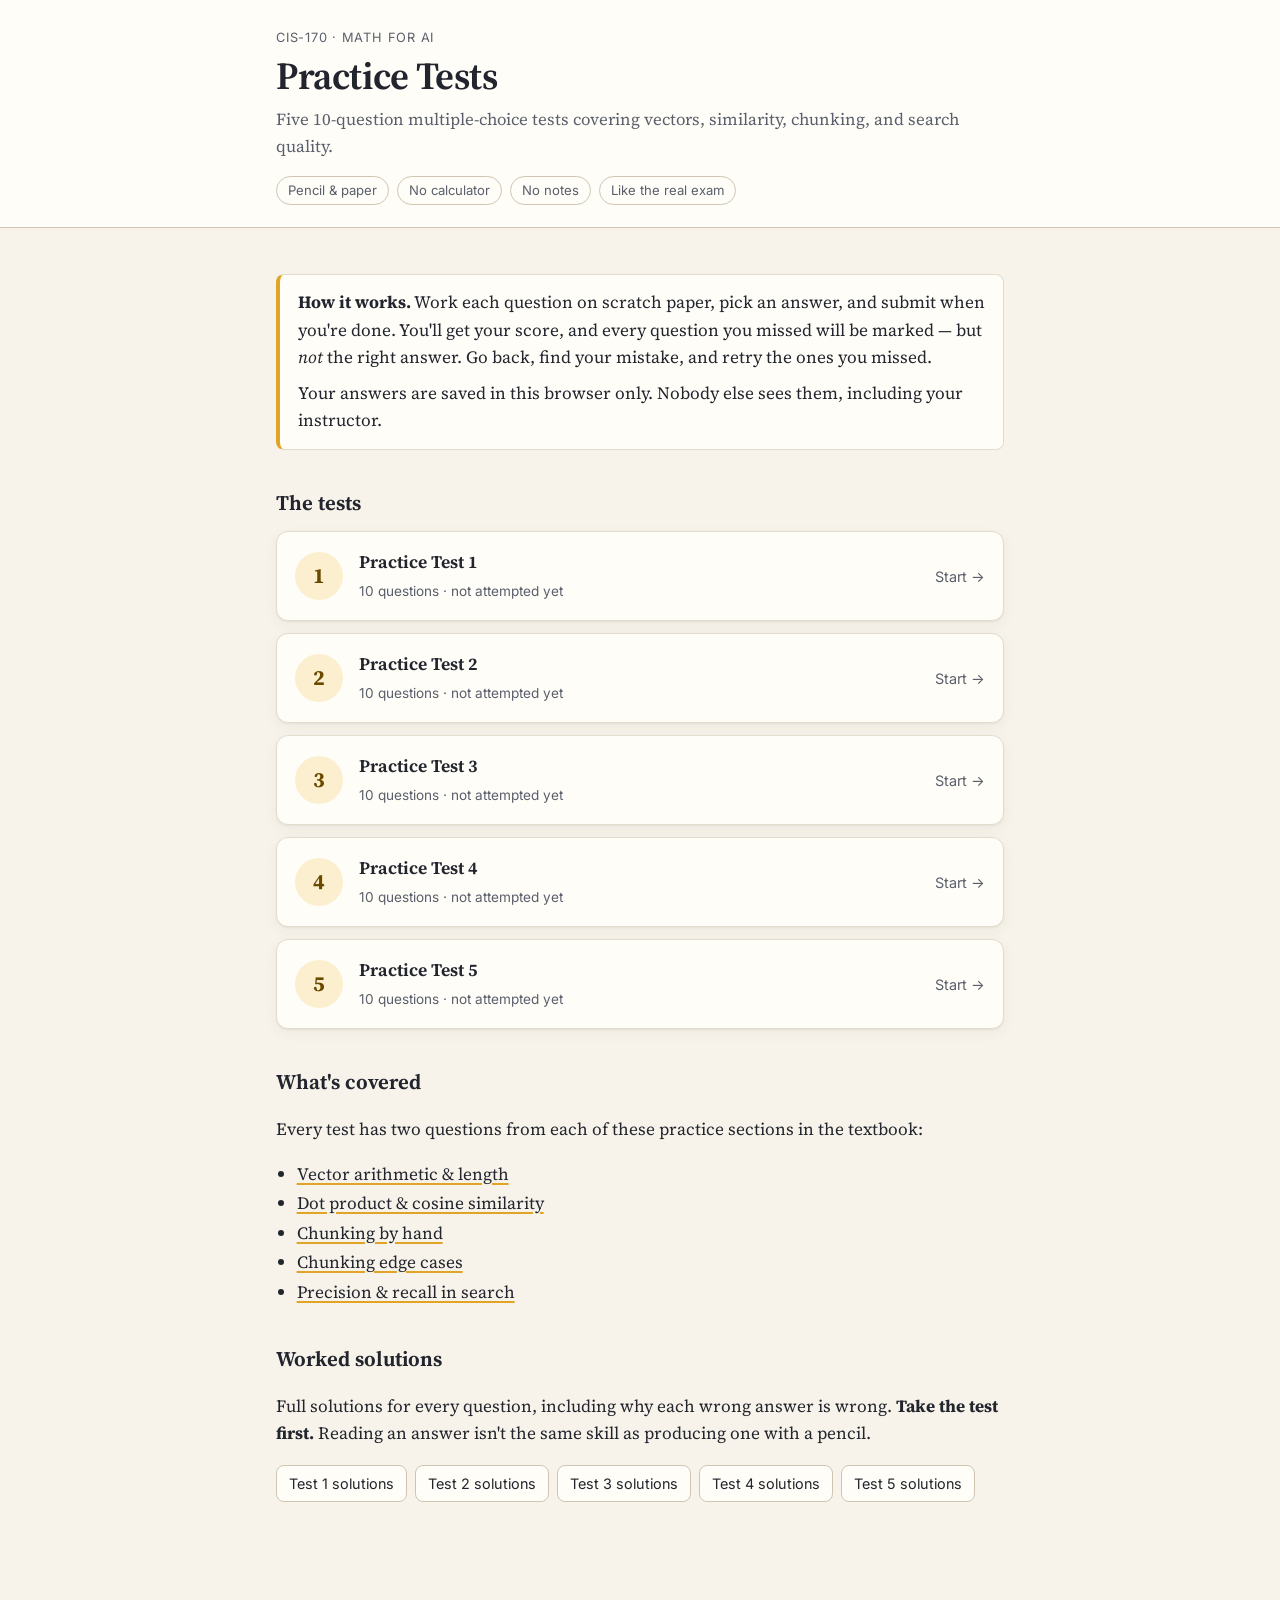
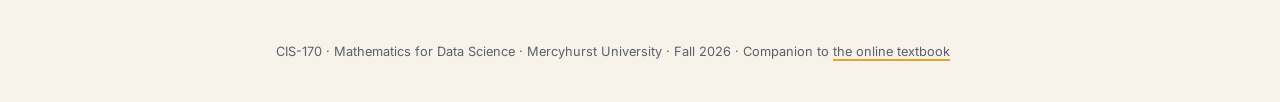
==== index.html @ a3d85ff1 "Five practice tests (50 questions) with grading, retry, and worked solutions Co-Authored-By: Claude " ====
<!doctype html>
<html lang="en">
<head>
  <title>Math for AI Practice Tests</title>
  <meta charset="utf-8">
  <meta name="viewport" content="width=device-width, initial-scale=1">
  <link rel="preconnect" href="https://fonts.googleapis.com">
  <link rel="preconnect" href="https://fonts.gstatic.com" crossorigin>
  <link rel="stylesheet" href="https://fonts.googleapis.com/css2?family=Source+Serif+4:opsz,wght@8..60,400;8..60,600;8..60,700&family=Inter:wght@400;600&family=JetBrains+Mono&display=swap">
  <link rel="stylesheet" href="style.css">
  <link rel="icon" href="data:image/svg+xml,%3Csvg xmlns=%22http://www.w3.org/2000/svg%22 viewBox=%220 0 32 32%22%3E%3Crect width=%2232%22 height=%2232%22 rx=%227%22 fill=%22%23e0a526%22/%3E%3Cpath d=%22M9 17l5 5 9-11%22 stroke=%22%2322252d%22 stroke-width=%223.5%22 fill=%22none%22 stroke-linecap=%22round%22 stroke-linejoin=%22round%22/%3E%3C/svg%3E">
</head>
<body data-page="home">
  <header class="masthead"><div class="wrap">
    <p class="crumb">CIS-170 · Math for AI</p>
    <h1>Practice Tests</h1>
    <p class="dek">Five 10-question multiple-choice tests covering vectors, similarity, chunking, and search quality.</p>
    <ul class="rules"><li>Pencil &amp; paper</li><li>No calculator</li><li>No notes</li><li>Like the real exam</li></ul>
  </div></header>

  <main><div class="wrap">
    <div class="note">
      <p><strong>How it works.</strong> Work each question on scratch paper, pick an answer, and submit when you're done.
      You'll get your score, and every question you missed will be marked — but <em>not</em> the right answer.
      Go back, find your mistake, and retry the ones you missed.</p>
      <p>Your answers are saved in this browser only. Nobody else sees them, including your instructor.</p>
    </div>

    <h2>The tests</h2>
    <ol class="test-list" id="tests"></ol>

    <h2>What's covered</h2>
    <p>Every test has two questions from each of these practice sections in the textbook:</p>
    <ul class="topics">
      <li><a href="https://bendazz.github.io/math-for-ai/#vector-practice">Vector arithmetic &amp; length</a></li>
      <li><a href="https://bendazz.github.io/math-for-ai/#dot-cosine-practice">Dot product &amp; cosine similarity</a></li>
      <li><a href="https://bendazz.github.io/math-for-ai/#chunking-practice">Chunking by hand</a></li>
      <li><a href="https://bendazz.github.io/math-for-ai/#chunking-edge-practice">Chunking edge cases</a></li>
      <li><a href="https://bendazz.github.io/math-for-ai/#retrieval-practice">Precision &amp; recall in search</a></li>
    </ul>

    <h2>Worked solutions</h2>
    <p>Full solutions for every question, including why each wrong answer is wrong.
    <strong>Take the test first.</strong> Reading an answer isn't the same skill as producing one with a pencil.</p>
    <div class="sol-links" id="sol-links"></div>
  </div></main>
  <footer><div class="wrap">CIS-170 · Mathematics for Data Science · Mercyhurst University · Fall 2026 ·
    Companion to <a href="https://bendazz.github.io/math-for-ai/">the online textbook</a></div></footer>
  <script src="questions.js"></script>
  <script src="app.js"></script>
</body>
</html>
---- style.css ----
/* Exam-booklet look: warm paper, ink, a pencil-yellow accent. */

:root {
  --paper: #f7f3ea;
  --sheet: #fffdf8;
  --ink: #22252d;
  --ink-soft: #5b5f6b;
  --rule: #e2dccd;
  --rule-strong: #cfc6b2;
  --accent: #e0a526;
  --accent-ink: #6b4a00;
  --accent-wash: #fbefcf;
  --ok: #2f7a4f;
  --ok-wash: #e4f2e8;
  --bad: #b3372f;
  --bad-wash: #f8e3e0;
  --focus: #2f5fb3;
  --shadow: 0 1px 2px rgba(60, 50, 30, .06), 0 4px 14px rgba(60, 50, 30, .05);
  --serif: "Source Serif 4", Georgia, "Times New Roman", serif;
  --sans: "Inter", system-ui, -apple-system, "Segoe UI", sans-serif;
  --mono: "JetBrains Mono", ui-monospace, Menlo, Consolas, monospace;
  color-scheme: light;
}

@media (prefers-color-scheme: dark) {
  :root:not([data-theme="light"]) {
    --paper: #16181d;
    --sheet: #1f2228;
    --ink: #ece8df;
    --ink-soft: #a5a9b4;
    --rule: #33373f;
    --rule-strong: #454a54;
    --accent: #e8b545;
    --accent-ink: #f3d58f;
    --accent-wash: #3a3220;
    --ok: #6cc592;
    --ok-wash: #1d3327;
    --bad: #ee8479;
    --bad-wash: #3d2220;
    --focus: #8fb2ff;
    --shadow: none;
    color-scheme: dark;
  }
}
:root[data-theme="dark"] {
  --paper: #16181d;
  --sheet: #1f2228;
  --ink: #ece8df;
  --ink-soft: #a5a9b4;
  --rule: #33373f;
  --rule-strong: #454a54;
  --accent: #e8b545;
  --accent-ink: #f3d58f;
  --accent-wash: #3a3220;
  --ok: #6cc592;
  --ok-wash: #1d3327;
  --bad: #ee8479;
  --bad-wash: #3d2220;
  --focus: #8fb2ff;
  --shadow: none;
  color-scheme: dark;
}

* { box-sizing: border-box; }

html { -webkit-text-size-adjust: 100%; }

body {
  margin: 0;
  background: var(--paper);
  color: var(--ink);
  font-family: var(--serif);
  font-size: 1.075rem;
  line-height: 1.6;
}

a { color: inherit; text-decoration-color: var(--accent); text-decoration-thickness: 2px; text-underline-offset: 3px; }
a:hover { color: var(--accent-ink); }

code {
  font-family: var(--mono);
  font-size: .85em;
  background: var(--accent-wash);
  padding: 1px 5px;
  border-radius: 4px;
}

:focus-visible { outline: 3px solid var(--focus); outline-offset: 2px; }

.wrap { max-width: 760px; margin: 0 auto; padding: 0 16px; }

/* ---------- masthead ---------- */
.masthead {
  border-bottom: 1px solid var(--rule-strong);
  background: var(--sheet);
}
.masthead .wrap { padding-top: 28px; padding-bottom: 22px; }
.crumb {
  font-family: var(--sans);
  font-size: .8rem;
  letter-spacing: .06em;
  text-transform: uppercase;
  color: var(--ink-soft);
  margin: 0 0 6px;
}
.crumb a { text-decoration: none; }
.crumb a:hover { text-decoration: underline; }
h1 {
  font-size: clamp(1.8rem, 5vw, 2.4rem);
  line-height: 1.15;
  margin: 0 0 8px;
  font-weight: 650;
  letter-spacing: -.01em;
}
.dek { margin: 0; color: var(--ink-soft); font-size: 1.05rem; }

.rules {
  display: flex;
  flex-wrap: wrap;
  gap: 8px;
  margin: 16px 0 0;
  padding: 0;
  list-style: none;
  font-family: var(--sans);
  font-size: .82rem;
}
.rules li {
  border: 1px solid var(--rule-strong);
  border-radius: 999px;
  padding: 3px 11px;
  color: var(--ink-soft);
}

main { padding: 28px 0 140px; }

h2 {
  font-size: 1.3rem;
  margin: 36px 0 12px;
  font-weight: 650;
}

/* ---------- home ---------- */
.test-list { list-style: none; margin: 0; padding: 0; display: grid; gap: 12px; }
.test-card {
  display: flex;
  align-items: center;
  gap: 16px;
  background: var(--sheet);
  border: 1px solid var(--rule);
  border-radius: 12px;
  padding: 16px 18px;
  text-decoration: none;
  box-shadow: var(--shadow);
  transition: border-color .15s, transform .15s;
}
.test-card:hover { border-color: var(--accent); color: inherit; transform: translateY(-1px); }
.test-num {
  flex: none;
  width: 48px; height: 48px;
  display: grid; place-items: center;
  border-radius: 50%;
  background: var(--accent-wash);
  color: var(--accent-ink);
  font-weight: 700;
  font-size: 1.35rem;
}
.test-card .t-title { font-weight: 650; font-size: 1.1rem; }
.test-card .t-meta { font-family: var(--sans); font-size: .85rem; color: var(--ink-soft); }
.test-card .go { margin-left: auto; font-family: var(--sans); font-size: .9rem; color: var(--ink-soft); white-space: nowrap; }

.topics { margin: 0; padding-left: 1.2em; }
.topics li { margin: 2px 0; }

.note {
  background: var(--sheet);
  border: 1px solid var(--rule);
  border-left: 4px solid var(--accent);
  border-radius: 8px;
  padding: 14px 18px;
  margin: 18px 0;
}
.note p { margin: 0 0 8px; }
.note p:last-child { margin-bottom: 0; }

.sol-links { display: flex; flex-wrap: wrap; gap: 8px; }
.sol-links a {
  font-family: var(--sans);
  font-size: .9rem;
  text-decoration: none;
  border: 1px solid var(--rule-strong);
  border-radius: 8px;
  padding: 6px 12px;
  background: var(--sheet);
}
.sol-links a:hover, .sol-links a[aria-current="page"] { border-color: var(--accent); background: var(--accent-wash); color: var(--accent-ink); }

/* ---------- questions ---------- */
.question {
  background: var(--sheet);
  border: 1px solid var(--rule);
  border-radius: 12px;
  padding: 20px 22px 18px;
  margin: 0 0 18px;
  box-shadow: var(--shadow);
  scroll-margin-top: 20px;
  position: relative;
}
.q-head {
  display: flex;
  align-items: baseline;
  gap: 10px;
  flex-wrap: wrap;
  margin-bottom: 6px;
}
.q-num { font-weight: 700; font-size: 1.15rem; }
.q-topic {
  font-family: var(--sans);
  font-size: .72rem;
  letter-spacing: .05em;
  text-transform: uppercase;
  color: var(--ink-soft);
  border: 1px solid var(--rule);
  border-radius: 999px;
  padding: 1px 9px;
}
.q-verdict {
  margin-left: auto;
  font-family: var(--sans);
  font-size: .82rem;
  font-weight: 650;
  border-radius: 999px;
  padding: 2px 11px;
}
.q-body p { margin: 6px 0; }
.q-body ul { margin: 6px 0; padding-left: 1.3em; }

.question.is-right { border-color: var(--ok); }
.question.is-right .q-verdict { background: var(--ok-wash); color: var(--ok); }
.question.is-wrong { border-color: var(--bad); border-width: 2px; padding: 19px 21px 17px; background: linear-gradient(var(--bad-wash), var(--bad-wash)) top / 100% 6px no-repeat, var(--sheet); }
.question.is-wrong .q-verdict { background: var(--bad-wash); color: var(--bad); }

/* choices */
.choices { list-style: none; margin: 14px 0 0; padding: 0; display: grid; gap: 8px; }
.choice label {
  display: flex;
  align-items: flex-start;
  gap: 12px;
  border: 1px solid var(--rule-strong);
  border-radius: 9px;
  padding: 9px 12px;
  cursor: pointer;
  transition: border-color .12s, background .12s;
}
.choice label:hover { border-color: var(--accent); }
.choice input { position: absolute; opacity: 0; width: 1px; height: 1px; }
.choice .letter {
  flex: none;
  width: 28px; height: 28px;
  display: grid; place-items: center;
  border-radius: 50%;
  border: 1.5px solid var(--rule-strong);
  font-family: var(--sans);
  font-weight: 650;
  font-size: .85rem;
  margin-top: 1px;
}
.choice .ctext { padding-top: 2px; }
.choice input:checked + label { border-color: var(--accent); background: var(--accent-wash); }
.choice input:checked + label .letter { background: var(--accent); border-color: var(--accent); color: #2a1f00; }
.choice input:focus-visible + label { outline: 3px solid var(--focus); outline-offset: 2px; }

.locked .choice label { cursor: default; }
.locked .choice label:hover { border-color: var(--rule-strong); }
.locked .choice input:checked + label:hover { border-color: var(--accent); }
.is-wrong .choice input:checked + label { border-color: var(--bad); background: var(--bad-wash); }
.is-wrong .choice input:checked + label .letter { background: var(--bad); border-color: var(--bad); color: #fff; }
.is-right .choice input:checked + label { border-color: var(--ok); background: var(--ok-wash); }
.is-right .choice input:checked + label .letter { background: var(--ok); border-color: var(--ok); color: #fff; }

/* fractions */
.fr { display: inline-flex; flex-direction: column; vertical-align: middle; text-align: center; font-size: .82em; line-height: 1.15; margin: 0 2px; }
.fr > span:first-child { border-bottom: 1px solid currentColor; padding: 0 2px; }
.fr > span:last-child { padding: 0 2px; }

/* chunking documents */
.doc {
  margin: 12px 0 4px;
  border: 1px solid var(--rule-strong);
  border-radius: 9px;
  overflow: hidden;
  font-family: var(--mono);
  font-size: .8rem;
  line-height: 1.55;
}
.doc-settings {
  font-family: var(--sans);
  font-size: .82rem;
  padding: 7px 12px;
  background: var(--accent-wash);
  border-bottom: 1px solid var(--rule-strong);
  display: flex;
  flex-wrap: wrap;
  gap: 4px 16px;
}
.doc-settings code { background: var(--sheet); }
.doc-head, .doc-row { display: flex; justify-content: space-between; gap: 16px; padding: 2px 12px; }
.doc-head { font-family: var(--sans); font-size: .7rem; color: var(--ink-soft); border-bottom: 1px dashed var(--rule-strong); padding-top: 5px; padding-bottom: 4px; }
.doc-row .n { color: var(--ink-soft); font-variant-numeric: tabular-nums; flex: none; }
.doc-row .t { white-space: pre-wrap; overflow-wrap: anywhere; }
.doc-row:last-child { padding-bottom: 6px; }

/* ---------- submit bar + score ---------- */
.bar {
  position: fixed;
  left: 0; right: 0; bottom: 0;
  background: var(--sheet);
  border-top: 1px solid var(--rule-strong);
  box-shadow: 0 -6px 20px rgba(0, 0, 0, .06);
  z-index: 5;
}
.bar .wrap { display: flex; align-items: center; gap: 14px; padding-top: 12px; padding-bottom: 12px; }
.progress { flex: 1; font-family: var(--sans); font-size: .88rem; color: var(--ink-soft); min-width: 0; }
.progress-track { height: 6px; border-radius: 3px; background: var(--rule); margin-top: 5px; overflow: hidden; }
.progress-fill { height: 100%; background: var(--accent); width: 0; transition: width .2s; }

.btn {
  font-family: var(--sans);
  font-size: .95rem;
  font-weight: 600;
  border-radius: 9px;
  padding: 10px 18px;
  border: 1px solid var(--rule-strong);
  background: var(--sheet);
  color: var(--ink);
  cursor: pointer;
  white-space: nowrap;
}
.btn:hover { border-color: var(--accent); }
.btn-primary { background: var(--ink); color: var(--sheet); border-color: var(--ink); }
.btn-primary:hover { background: var(--accent); border-color: var(--accent); color: #2a1f00; }

.score {
  background: var(--sheet);
  border: 1px solid var(--rule-strong);
  border-radius: 14px;
  padding: 22px 24px;
  margin: 0 0 26px;
  box-shadow: var(--shadow);
  scroll-margin-top: 16px;
}
.score-top { display: flex; align-items: center; gap: 22px; flex-wrap: wrap; }
.score-big { font-size: 3rem; font-weight: 700; line-height: 1; letter-spacing: -.02em; }
.score-big small { font-size: 1.4rem; color: var(--ink-soft); font-weight: 500; }
.score-msg { flex: 1; min-width: 200px; margin: 0; }
.missed { margin: 16px 0 0; font-family: var(--sans); font-size: .9rem; display: flex; flex-wrap: wrap; gap: 6px; align-items: center; }
.missed a {
  display: inline-grid; place-items: center;
  min-width: 32px; height: 32px;
  border-radius: 8px;
  background: var(--bad-wash);
  color: var(--bad);
  font-weight: 650;
  text-decoration: none;
}
.score-actions { display: flex; flex-wrap: wrap; gap: 10px; margin-top: 18px; }
.hint { font-family: var(--sans); font-size: .82rem; color: var(--ink-soft); margin: 12px 0 0; }

/* ---------- solutions ---------- */
.answer-line {
  margin: 14px 0 0;
  padding: 10px 14px;
  border-radius: 9px;
  background: var(--ok-wash);
  color: var(--ink);
  border: 1px solid var(--ok);
}
.answer-line strong:first-child { color: var(--ok); }
.worked { margin-top: 10px; }
.worked > h4, .whynot > h4 {
  font-family: var(--sans);
  font-size: .75rem;
  letter-spacing: .06em;
  text-transform: uppercase;
  color: var(--ink-soft);
  margin: 14px 0 4px;
}
.worked p { margin: 6px 0; }
.whynot ul { list-style: none; margin: 0; padding: 0; }
.whynot li { margin: 6px 0; padding-left: 34px; position: relative; }
.whynot li .letter-sm {
  position: absolute; left: 0; top: 2px;
  width: 24px; height: 24px;
  display: grid; place-items: center;
  border-radius: 50%;
  border: 1.5px solid var(--rule-strong);
  font-family: var(--sans);
  font-size: .75rem;
  font-weight: 650;
}
.sol .choice label { cursor: default; }
.sol .choice label:hover { border-color: var(--rule-strong); }
.sol .choice.correct label { border-color: var(--ok); background: var(--ok-wash); }
.sol .choice.correct .letter { background: var(--ok); border-color: var(--ok); color: #fff; }

footer { font-family: var(--sans); font-size: .8rem; color: var(--ink-soft); padding: 0 0 40px; }

@media (max-width: 560px) {
  body { font-size: 1rem; }
  .question { padding: 16px 14px 14px; }
  .question.is-wrong { padding: 15px 13px 13px; }
  .test-card .go { display: none; }
  .bar .wrap { gap: 10px; }
  .btn { padding: 10px 14px; }
  .score { padding: 18px 16px; }
}

@media print {
  .bar, .score-actions { display: none; }
  body { background: #fff; }
  .question { box-shadow: none; break-inside: avoid; }
}

/* norm bars ‖v‖: the serif's glyph looks like a single bar */
.nm { font-family: "Cambria Math", "STIX Two Math", "Times New Roman", serif; letter-spacing: -.02em; }
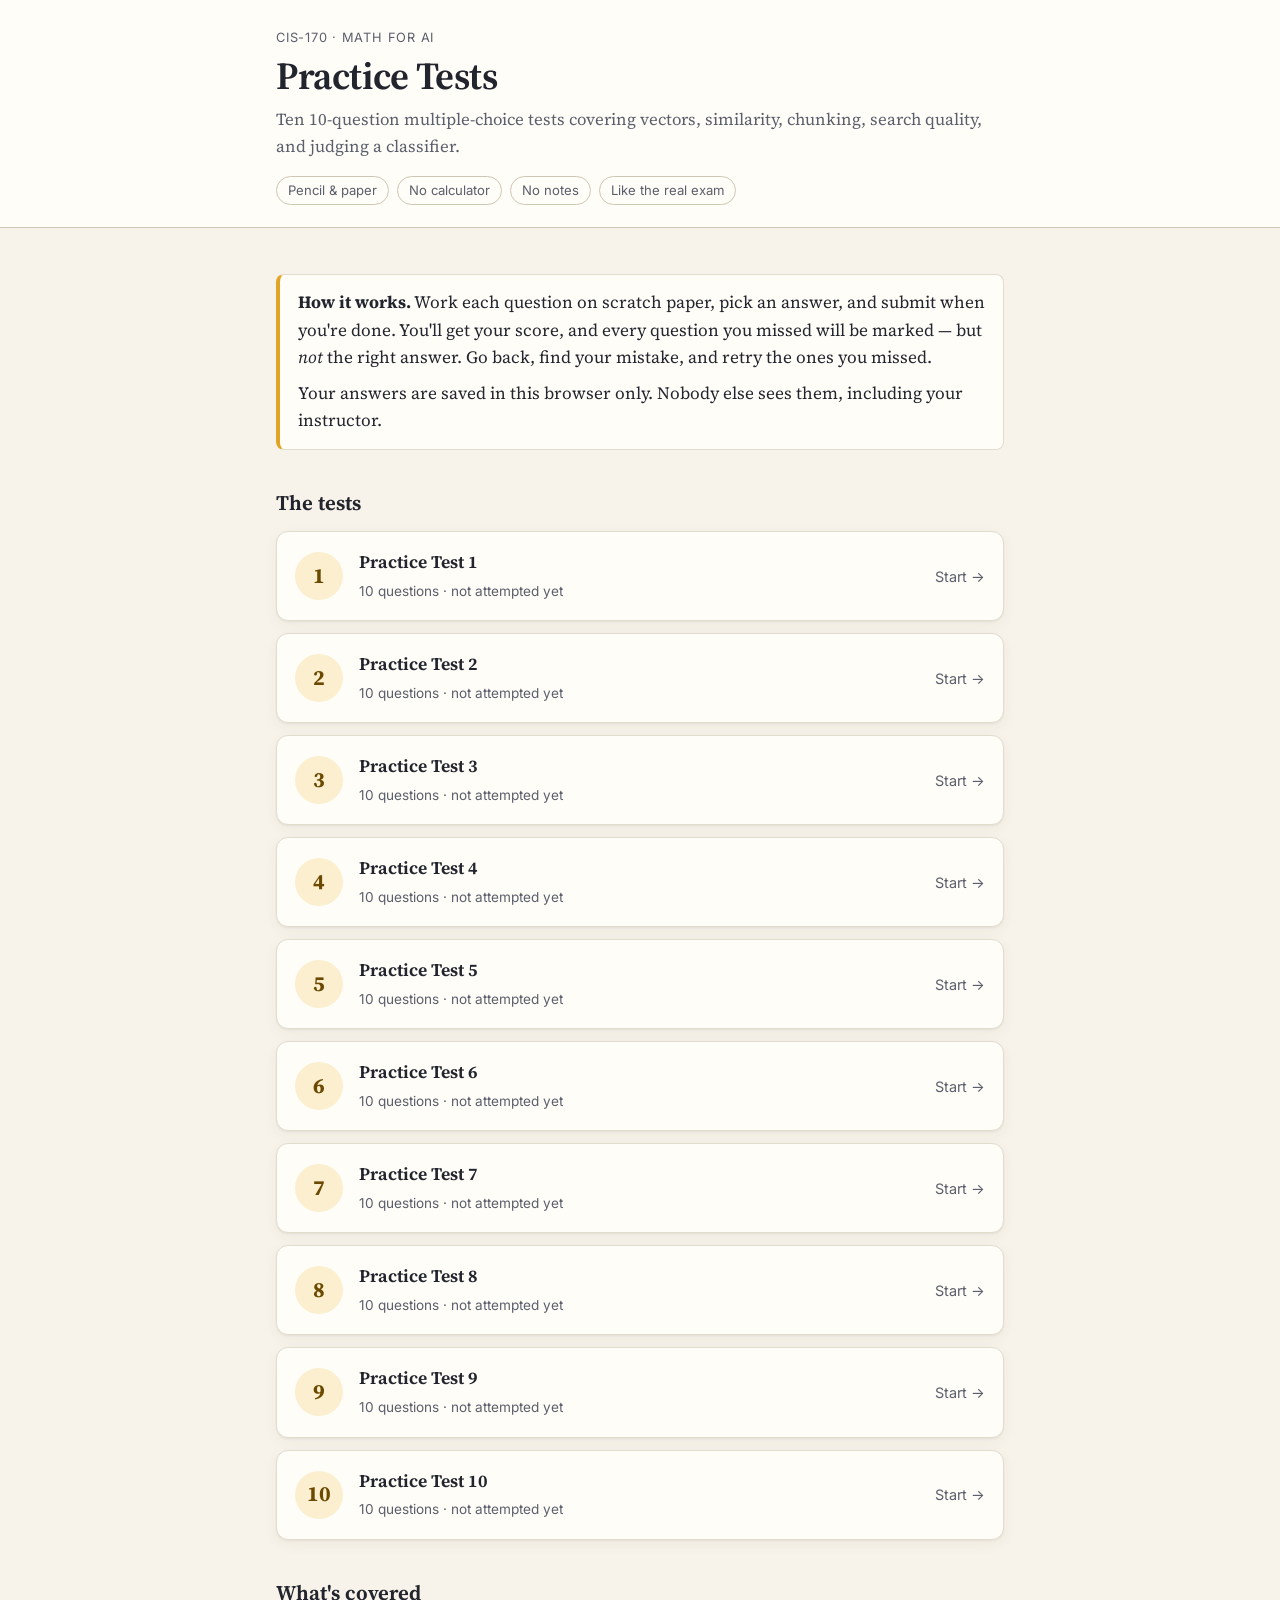
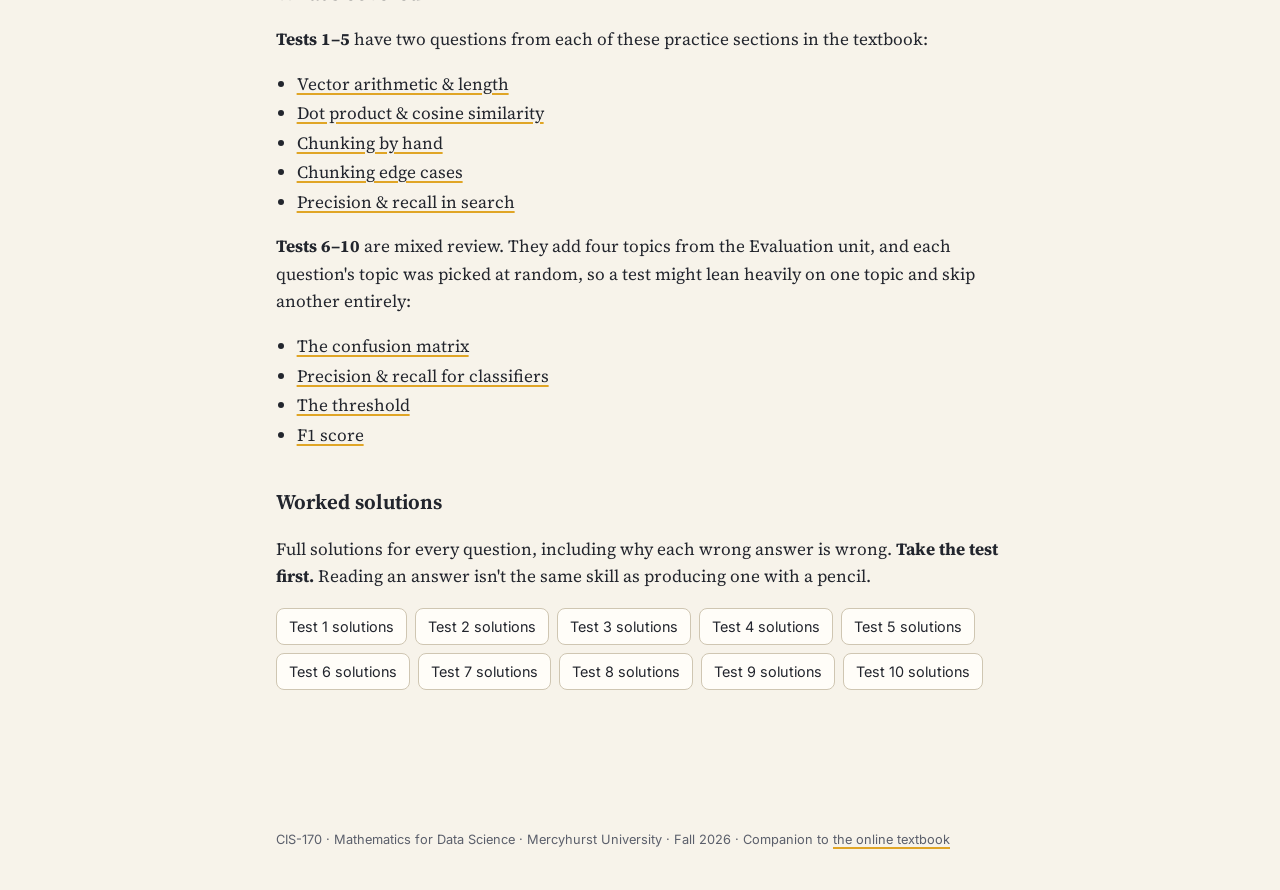
==== commit 9241f618: "Add practice tests 6–10: mixed review with randomly drawn topics Fifty new questions. Each question'" ====
--- a/index.html
+++ b/index.html
@@ -14,7 +14,7 @@
   <header class="masthead"><div class="wrap">
     <p class="crumb">CIS-170 · Math for AI</p>
     <h1>Practice Tests</h1>
-    <p class="dek">Five 10-question multiple-choice tests covering vectors, similarity, chunking, and search quality.</p>
+    <p class="dek">Ten 10-question multiple-choice tests covering vectors, similarity, chunking, search quality, and judging a classifier.</p>
     <ul class="rules"><li>Pencil &amp; paper</li><li>No calculator</li><li>No notes</li><li>Like the real exam</li></ul>
   </div></header>
 
@@ -30,13 +30,21 @@
     <ol class="test-list" id="tests"></ol>
 
     <h2>What's covered</h2>
-    <p>Every test has two questions from each of these practice sections in the textbook:</p>
+    <p><strong>Tests 1–5</strong> have two questions from each of these practice sections in the textbook:</p>
     <ul class="topics">
       <li><a href="https://bendazz.github.io/math-for-ai/#vector-practice">Vector arithmetic &amp; length</a></li>
       <li><a href="https://bendazz.github.io/math-for-ai/#dot-cosine-practice">Dot product &amp; cosine similarity</a></li>
       <li><a href="https://bendazz.github.io/math-for-ai/#chunking-practice">Chunking by hand</a></li>
       <li><a href="https://bendazz.github.io/math-for-ai/#chunking-edge-practice">Chunking edge cases</a></li>
       <li><a href="https://bendazz.github.io/math-for-ai/#retrieval-practice">Precision &amp; recall in search</a></li>
+    </ul>
+    <p><strong>Tests 6–10</strong> are mixed review. They add four topics from the Evaluation unit, and each question's
+    topic was picked at random, so a test might lean heavily on one topic and skip another entirely:</p>
+    <ul class="topics">
+      <li><a href="https://bendazz.github.io/math-for-ai/#confusion-matrix-practice">The confusion matrix</a></li>
+      <li><a href="https://bendazz.github.io/math-for-ai/#precision-recall-practice">Precision &amp; recall for classifiers</a></li>
+      <li><a href="https://bendazz.github.io/math-for-ai/#threshold-practice">The threshold</a></li>
+      <li><a href="https://bendazz.github.io/math-for-ai/#threshold-practice">F1 score</a></li>
     </ul>
 
     <h2>Worked solutions</h2>
--- a/style.css
+++ b/style.css
@@ -404,6 +404,17 @@
 
 footer { font-family: var(--sans); font-size: .8rem; color: var(--ink-soft); padding: 0 0 40px; }
 
+/* tables in prompts: confusion matrices and score lists (tests 6–10) */
+.qt-wrap { overflow-x: auto; margin: 12px 0 6px; }
+.qt { border-collapse: collapse; margin: 0 auto; font-family: var(--sans); font-size: .85rem; }
+.qt th, .qt td { border: 1px solid var(--rule-strong); padding: 6px 14px; text-align: center; }
+.qt th { color: var(--ink-soft); font-weight: 600; background: var(--paper); }
+.qt tr:first-child td:first-child { border: 0; background: none; }
+.cm td { min-width: 84px; padding: 8px 14px; }
+.cm td b { display: block; font-size: 1.3em; color: var(--ink); }
+.cm td small { color: var(--ink-soft); font-size: .78em; }
+.cm th { white-space: nowrap; }
+
 @media (max-width: 560px) {
   body { font-size: 1rem; }
   .question { padding: 16px 14px 14px; }
